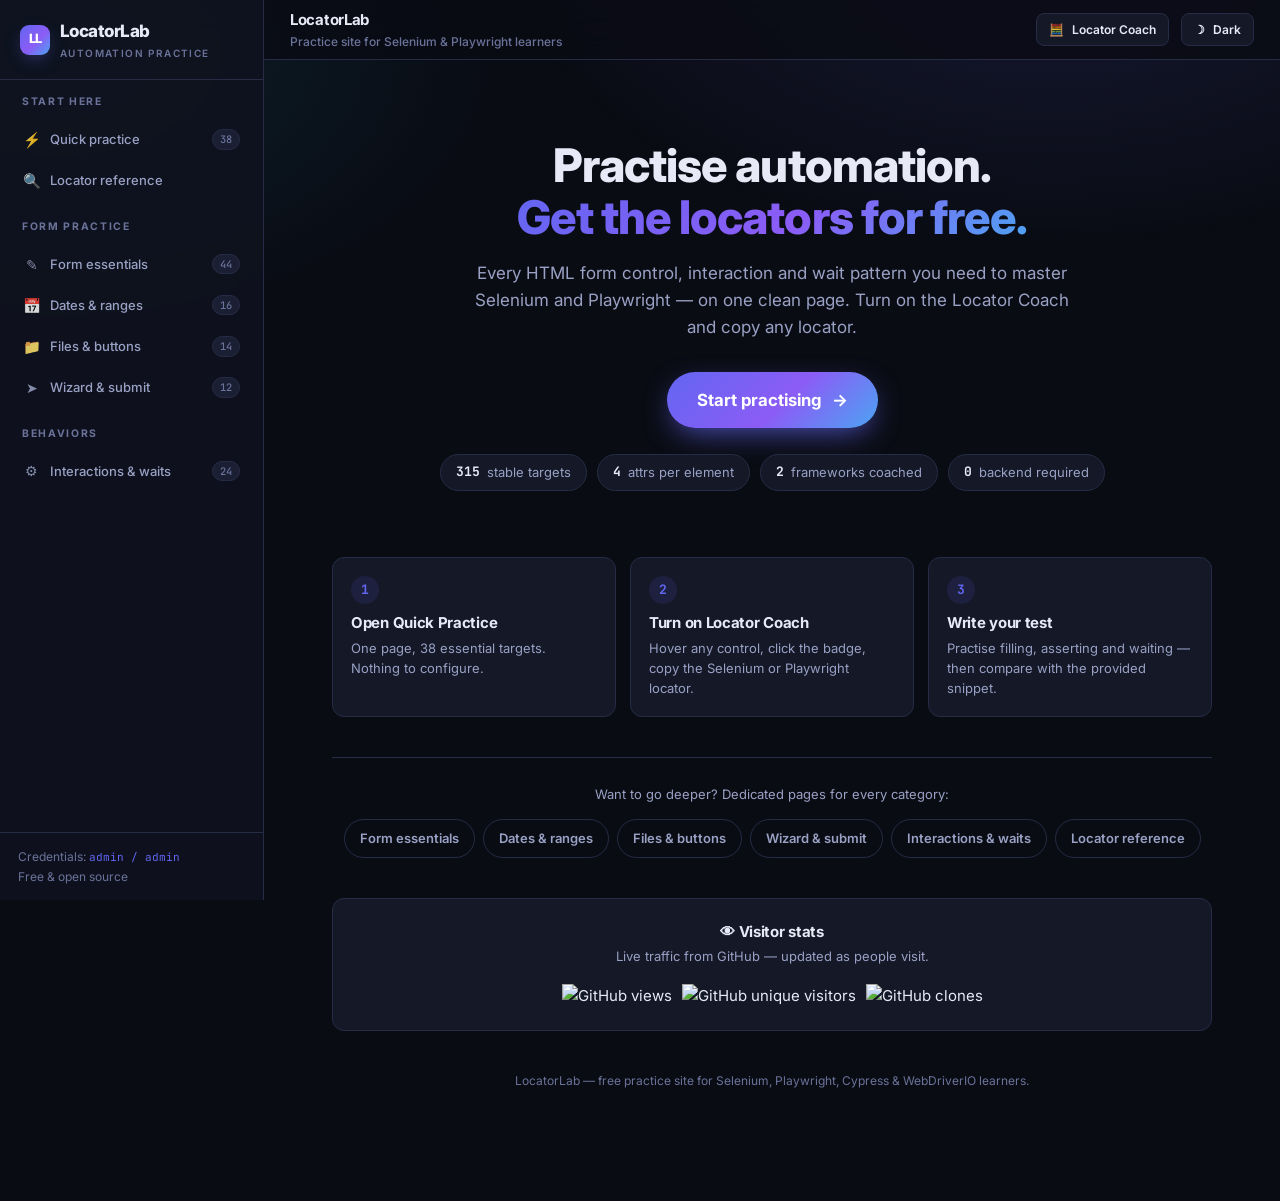
==== index.html @ 91c46402 "Initial commit: LocatorLab practice site" ====
<!DOCTYPE html>
<html lang="en" data-theme="dark">
<head>
<meta charset="UTF-8">
<meta name="viewport" content="width=device-width, initial-scale=1">
<title>LocatorLab — Practice site for Selenium &amp; Playwright automation</title>
<meta name="description" content="A free practice website for automation learners. Every HTML form control, plus a Locator Coach that shows you the exact Selenium and Playwright locators for each element.">
<link rel="preconnect" href="https://fonts.googleapis.com">
<link rel="preconnect" href="https://fonts.gstatic.com" crossorigin>
<link href="https://fonts.googleapis.com/css2?family=Inter:wght@400;500;600;700;800&family=JetBrains+Mono:wght@400;600;700&display=swap" rel="stylesheet">
<link rel="stylesheet" href="assets/css/lab.css">
<link rel="icon" href="data:image/svg+xml,%3Csvg xmlns='http://www.w3.org/2000/svg' viewBox='0 0 32 32'%3E%3Crect width='32' height='32' rx='8' fill='%236366f1'/%3E%3Ctext x='16' y='22' font-family='monospace' font-size='16' font-weight='700' fill='white' text-anchor='middle'%3ELL%3C/text%3E%3C/svg%3E">
<style>
  .home-wrap { max-width: 880px; margin: 0 auto; }
  .home-hero { text-align: center; padding: 46px 0 12px; }
  .home-hero h1 {
    font-size: clamp(2rem, 5vw, 2.9rem); font-weight: 800; letter-spacing: -0.02em;
    line-height: 1.12; margin: 0 0 16px;
  }
  .home-hero h1 .grad {
    background: var(--grad); -webkit-background-clip: text; background-clip: text; color: transparent;
  }
  .home-hero p { color: var(--text-muted); font-size: var(--fs-lg); max-width: 620px; margin: 0 auto; line-height: 1.6; }
  .start-btn {
    display: inline-flex; align-items: center; gap: 10px; margin-top: 30px;
    padding: 15px 30px; border-radius: var(--r-full); font-size: 1.05rem; font-weight: 700;
    background: var(--grad); color: #fff; text-decoration: none; border: none; cursor: pointer;
    box-shadow: 0 10px 30px -8px #6366f1cc; transition: transform .16s var(--ease), box-shadow .16s var(--ease);
  }
  .start-btn:hover { transform: translateY(-2px); box-shadow: 0 16px 40px -8px #6366f1e6; }
  .start-btn .arw { transition: transform .16s var(--ease); }
  .start-btn:hover .arw { transform: translateX(4px); }
  .home-stats {
    display: flex; justify-content: center; gap: 10px; flex-wrap: wrap; margin-top: 26px;
  }
  .home-stats .pillx {
    display: inline-flex; align-items: center; gap: 7px; padding: 7px 15px;
    border: 1px solid var(--border); border-radius: var(--r-full);
    font-size: var(--fs-sm); color: var(--text-muted); background: var(--surface);
  }
  .home-stats .pillx b { color: var(--text); font-family: var(--mono); }
  .how {
    margin-top: 54px; display: grid; grid-template-columns: repeat(auto-fit, minmax(200px, 1fr)); gap: 14px;
  }
  .how .step {
    background: var(--surface); border: 1px solid var(--border); border-radius: var(--r-md);
    padding: 18px; text-align: left;
  }
  .how .step .n {
    display: inline-flex; align-items: center; justify-content: center; width: 28px; height: 28px;
    border-radius: var(--r-full); background: var(--brand-soft); color: var(--brand);
    font-family: var(--mono); font-weight: 700; font-size: var(--fs-sm); margin-bottom: 10px;
  }
  .how .step h3 { font-size: var(--fs-md); font-weight: 700; margin: 0 0 5px; }
  .how .step p { font-size: var(--fs-sm); color: var(--text-muted); margin: 0; line-height: 1.55; }
  .go-deeper {
    margin-top: 40px; text-align: center; padding-top: 26px; border-top: 1px solid var(--border);
  }
  .go-deeper p { color: var(--text-muted); font-size: var(--fs-sm); margin: 0 0 14px; }
  .deeper-links { display: flex; justify-content: center; gap: 8px; flex-wrap: wrap; }
  .deeper-links a {
    padding: 8px 15px; border: 1px solid var(--border); border-radius: var(--r-full);
    color: var(--text-muted); text-decoration: none; font-size: var(--fs-sm); font-weight: 600;
    transition: all .16s var(--ease);
  }
  .deeper-links a:hover { color: var(--text); border-color: var(--brand); background: var(--brand-soft); }
  .visitor {
    margin-top: 40px; text-align: center; padding: 24px 20px;
    background: var(--surface); border: 1px solid var(--border); border-radius: var(--r-md);
  }
  .visitor h3 { font-size: var(--fs-md); font-weight: 700; margin: 0 0 4px; }
  .visitor .sub { color: var(--text-muted); font-size: var(--fs-sm); margin: 0 0 18px; }
  .visitor .badges { display: flex; justify-content: center; gap: 10px; flex-wrap: wrap; align-items: center; }
  .visitor .badges img { height: 22px; }
  .foot { text-align: center; color: var(--text-faint); font-size: var(--fs-xs); margin-top: 40px; padding-bottom: 20px; }
</style>
</head>
<body>
<div class="app">

  <div class="scrim" id="scrim"></div>

  <aside class="sidebar" id="sidebar">
    <a class="brand" href="index.html">
      <span class="brand-mark">LL</span>
      <span>LocatorLab<small class="brand-sub">Automation Practice</small></span>
    </a>
    <nav class="nav" aria-label="Main">
      <div class="nav-group">
        <div class="nav-title">Start here</div>
        <a href="pages/quick-practice.html"><span class="nav-ico">&#9889;</span>Quick practice<span class="nav-count">38</span></a>
        <a href="pages/locator-reference.html"><span class="nav-ico">&#128269;</span>Locator reference</a>
      </div>
      <div class="nav-group">
        <div class="nav-title">Form practice</div>
        <a href="pages/form-essentials.html"><span class="nav-ico">&#9998;</span>Form essentials<span class="nav-count">44</span></a>
        <a href="pages/dates-ranges.html"><span class="nav-ico">&#128197;</span>Dates &amp; ranges<span class="nav-count">16</span></a>
        <a href="pages/files-buttons.html"><span class="nav-ico">&#128193;</span>Files &amp; buttons<span class="nav-count">14</span></a>
        <a href="pages/wizard-submit.html"><span class="nav-ico">&#10148;</span>Wizard &amp; submit<span class="nav-count">12</span></a>
      </div>
      <div class="nav-group">
        <div class="nav-title">Behaviors</div>
        <a href="pages/behaviors.html"><span class="nav-ico">&#9881;</span>Interactions &amp; waits<span class="nav-count">24</span></a>
      </div>
    </nav>
    <div class="sidebar-foot">
      Credentials: <code>admin / admin</code><br>
      Free &amp; open source
    </div>
  </aside>

  <div class="main">
    <header class="topbar">
      <button class="burger" id="burger" aria-label="Open navigation" aria-expanded="false" aria-controls="sidebar">&#9776;</button>
      <div class="topbar-title">LocatorLab<small>Practice site for Selenium &amp; Playwright learners</small></div>
      <div class="topbar-spacer"></div>
      <button class="btn btn-sm" data-coach-toggle aria-pressed="false">
        <span aria-hidden="true">&#129518;</span><span data-coach-label>Locator Coach</span>
      </button>
      <button class="btn btn-sm" data-theme-toggle aria-pressed="false" aria-label="Toggle color theme">
        <span data-theme-icon aria-hidden="true">&#9789;</span><span data-theme-label>Dark</span>
      </button>
    </header>

    <main class="content">
      <div class="home-wrap">

        <section class="home-hero">
          <h1>Practise automation.<br><span class="grad">Get the locators for free.</span></h1>
          <p>Every HTML form control, interaction and wait pattern you need to master Selenium
          and Playwright — on one clean page. Turn on the Locator Coach and copy any locator.</p>

          <a class="start-btn" href="pages/quick-practice.html">
            Start practising <span class="arw">&#8594;</span>
          </a>

          <div class="home-stats">
            <span class="pillx"><b>315</b> stable targets</span>
            <span class="pillx"><b>4</b> attrs per element</span>
            <span class="pillx"><b>2</b> frameworks coached</span>
            <span class="pillx"><b>0</b> backend required</span>
          </div>
        </section>

        <section class="how" aria-label="How it works">
          <div class="step">
            <div class="n">1</div>
            <h3>Open Quick Practice</h3>
            <p>One page, 38 essential targets. Nothing to configure.</p>
          </div>
          <div class="step">
            <div class="n">2</div>
            <h3>Turn on Locator Coach</h3>
            <p>Hover any control, click the badge, copy the Selenium or Playwright locator.</p>
          </div>
          <div class="step">
            <div class="n">3</div>
            <h3>Write your test</h3>
            <p>Practise filling, asserting and waiting — then compare with the provided snippet.</p>
          </div>
        </section>

        <section class="go-deeper">
          <p>Want to go deeper? Dedicated pages for every category:</p>
          <div class="deeper-links">
            <a href="pages/form-essentials.html">Form essentials</a>
            <a href="pages/dates-ranges.html">Dates &amp; ranges</a>
            <a href="pages/files-buttons.html">Files &amp; buttons</a>
            <a href="pages/wizard-submit.html">Wizard &amp; submit</a>
            <a href="pages/behaviors.html">Interactions &amp; waits</a>
            <a href="pages/locator-reference.html">Locator reference</a>
          </div>
        </section>

        <section class="visitor" aria-label="Site visitors">
          <h3>&#128065; Visitor stats</h3>
          <p class="sub">Live traffic from GitHub &mdash; updated as people visit.</p>
          <div class="badges">
            <img src="https://img.shields.io/github/traffic/views/sudheertools/webautomationpractice?style=for-the-badge&amp;label=views&amp;color=6366f1" alt="GitHub views">
            <img src="https://img.shields.io/github/traffic/views/sudheertools/webautomationpractice?style=for-the-badge&amp;label=unique%20visitors&amp;color=8b5cf6&amp;query=.unique" alt="GitHub unique visitors">
            <img src="https://img.shields.io/github/traffic/clones/sudheertools/webautomationpractice?style=for-the-badge&amp;color=22d3ee" alt="GitHub clones">
          </div>
        </section>

        <p class="foot">LocatorLab — free practice site for Selenium, Playwright, Cypress &amp; WebDriverIO learners.</p>

      </div>
    </main>
  </div>
</div>

<script src="assets/js/main.js"></script>
<script src="assets/js/locator-coach.js"></script>
</body>
</html>
---- assets/css/lab.css ----
/* ============================================================
   LocatorLab — Design System
   Static, build-free. Tokens -> base -> components -> utilities
   ============================================================ */

/* ---------- 1. Tokens ---------- */
:root {
  /* palette (dark default) */
  --bg: #0a0c14;
  --bg-elev: #10131f;
  --surface: #141827;
  --surface-2: #1a1f33;
  --border: #262c45;
  --border-strong: #39406048;

  --text: #e7eaf6;
  --text-muted: #99a1c4;
  --text-faint: #6b739a;

  --brand: #6366f1;
  --brand-2: #8b5cf6;
  --brand-3: #22d3ee;
  --brand-soft: #6366f11f;

  --ok: #34d399;
  --ok-soft: #34d3991f;
  --warn: #fbbf24;
  --warn-soft: #fbbf241f;
  --err: #f87171;
  --err-soft: #f871711f;
  --info: #60a5fa;
  --info-soft: #60a5fa1f;

  --grad: linear-gradient(135deg, #6366f1 0%, #8b5cf6 55%, #22d3ee 130%);

  /* type */
  --font: "Inter", -apple-system, BlinkMacSystemFont, "Segoe UI", Roboto, Helvetica, Arial, sans-serif;
  --mono: "JetBrains Mono", "SFMono-Regular", ui-monospace, Menlo, Consolas, monospace;

  --fs-xs: 0.75rem;
  --fs-sm: 0.8125rem;
  --fs-md: 0.9375rem;
  --fs-lg: 1.0625rem;
  --fs-xl: 1.375rem;
  --fs-2xl: 1.875rem;
  --fs-3xl: clamp(1.9rem, 4vw, 2.75rem);

  /* space / shape */
  --sp-1: 4px;
  --sp-2: 8px;
  --sp-3: 12px;
  --sp-4: 16px;
  --sp-5: 24px;
  --sp-6: 32px;
  --sp-7: 48px;

  --r-sm: 8px;
  --r-md: 12px;
  --r-lg: 16px;
  --r-xl: 22px;
  --r-full: 999px;

  --sidebar-w: 264px;
  --topbar-h: 60px;

  --shadow-sm: 0 1px 2px #0000004d;
  --shadow-md: 0 8px 24px -8px #00000073;
  --shadow-lg: 0 24px 60px -20px #00000099;
  --ring: 0 0 0 3px #6366f159;

  --ease: cubic-bezier(0.4, 0, 0.2, 1);
}

[data-theme="light"] {
  --bg: #f6f7fb;
  --bg-elev: #ffffff;
  --surface: #ffffff;
  --surface-2: #f0f2f9;
  --border: #e2e5f0;
  --border-strong: #cfd4e6;

  --text: #14172a;
  --text-muted: #565e80;
  --text-faint: #868ea9;

  --brand: #4f46e5;
  --brand-2: #7c3aed;
  --brand-3: #0891b2;
  --brand-soft: #4f46e514;

  --ok: #059669;
  --ok-soft: #05966914;
  --warn: #b45309;
  --warn-soft: #b4530914;
  --err: #dc2626;
  --err-soft: #dc262614;
  --info: #2563eb;
  --info-soft: #2563eb14;

  --shadow-sm: 0 1px 2px #1b20400f;
  --shadow-md: 0 8px 24px -10px #1b204026;
  --shadow-lg: 0 24px 60px -24px #1b20403d;
}

/* ---------- 2. Reset / base ---------- */
*,
*::before,
*::after { box-sizing: border-box; }

* { margin: 0; }

html { -webkit-text-size-adjust: 100%; scroll-behavior: smooth; }

body {
  font-family: var(--font);
  font-size: var(--fs-md);
  line-height: 1.6;
  color: var(--text);
  background: var(--bg);
  -webkit-font-smoothing: antialiased;
  transition: background 0.25s var(--ease), color 0.25s var(--ease);
}

body::before {
  content: "";
  position: fixed;
  inset: 0;
  z-index: -1;
  background:
    radial-gradient(900px 520px at 82% -8%, #6366f126, transparent 62%),
    radial-gradient(760px 460px at 4% 6%, #22d3ee1a, transparent 60%);
  pointer-events: none;
}

img, svg, video { display: block; max-width: 100%; }

a { color: var(--brand); text-decoration: none; }
a:hover { text-decoration: underline; }

code, kbd, pre, samp { font-family: var(--mono); font-size: 0.92em; }

button, input, select, textarea { font: inherit; color: inherit; }

h1, h2, h3, h4 { line-height: 1.25; font-weight: 700; letter-spacing: -0.02em; }
h1 { font-size: var(--fs-3xl); }
h2 { font-size: var(--fs-2xl); }
h3 { font-size: var(--fs-xl); }
h4 { font-size: var(--fs-lg); }

:focus-visible { outline: 2px solid var(--brand); outline-offset: 2px; border-radius: 4px; }

::selection { background: #6366f159; }

/* ---------- 3. App shell ---------- */
.app { display: flex; min-height: 100vh; }

.sidebar {
  position: fixed;
  inset: 0 auto 0 0;
  width: var(--sidebar-w);
  background: color-mix(in srgb, var(--bg-elev) 92%, transparent);
  backdrop-filter: blur(14px);
  border-right: 1px solid var(--border);
  display: flex;
  flex-direction: column;
  z-index: 60;
  transition: transform 0.28s var(--ease);
}

.brand {
  display: flex;
  align-items: center;
  gap: 10px;
  padding: 18px 20px;
  border-bottom: 1px solid var(--border);
  font-weight: 800;
  font-size: 1.0625rem;
  letter-spacing: -0.03em;
  color: var(--text);
}
.brand:hover { text-decoration: none; }

.brand-mark {
  width: 30px;
  height: 30px;
  border-radius: 9px;
  background: var(--grad);
  display: grid;
  place-items: center;
  color: #fff;
  font-size: 0.8rem;
  font-weight: 800;
  box-shadow: 0 6px 18px -6px #6366f199;
  flex: none;
}

.brand-sub {
  display: block;
  font-size: 0.625rem;
  font-weight: 600;
  letter-spacing: 0.14em;
  text-transform: uppercase;
  color: var(--text-faint);
}

.nav {
  flex: 1;
  overflow-y: auto;
  padding: 14px 12px 20px;
  scrollbar-width: thin;
}

.nav-group { margin-bottom: 18px; }

.nav-title {
  font-size: 0.65rem;
  font-weight: 700;
  letter-spacing: 0.16em;
  text-transform: uppercase;
  color: var(--text-faint);
  padding: 0 10px 8px;
}

.nav a {
  display: flex;
  align-items: center;
  gap: 10px;
  padding: 9px 11px;
  border-radius: var(--r-sm);
  color: var(--text-muted);
  font-size: var(--fs-sm);
  font-weight: 500;
  transition: 0.16s var(--ease);
}
.nav a:hover { background: var(--surface-2); color: var(--text); text-decoration: none; }
.nav a.active {
  background: var(--brand-soft);
  color: var(--brand);
  font-weight: 650;
  box-shadow: inset 2px 0 0 var(--brand);
}
[data-theme="light"] .nav a.active { color: var(--brand); }

.nav-ico {
  width: 17px;
  text-align: center;
  font-size: 0.9rem;
  opacity: 0.85;
  flex: none;
}

.nav-count {
  margin-left: auto;
  font-family: var(--mono);
  font-size: 0.65rem;
  color: var(--text-faint);
  background: var(--surface-2);
  border: 1px solid var(--border);
  border-radius: var(--r-full);
  padding: 1px 7px;
}

.sidebar-foot {
  padding: 14px 18px;
  border-top: 1px solid var(--border);
  font-size: var(--fs-xs);
  color: var(--text-faint);
}
.sidebar-foot code { color: var(--brand); }

/* main */
.main {
  flex: 1;
  min-width: 0;
  margin-left: var(--sidebar-w);
}

.topbar {
  position: sticky;
  top: 0;
  z-index: 50;
  height: var(--topbar-h);
  display: flex;
  align-items: center;
  gap: 12px;
  padding: 0 26px;
  background: color-mix(in srgb, var(--bg) 82%, transparent);
  backdrop-filter: blur(14px);
  border-bottom: 1px solid var(--border);
}

.topbar-title {
  font-weight: 700;
  font-size: var(--fs-md);
  letter-spacing: -0.02em;
  white-space: nowrap;
  overflow: hidden;
  text-overflow: ellipsis;
}

.topbar-title small {
  display: block;
  font-size: var(--fs-xs);
  font-weight: 500;
  color: var(--text-faint);
  letter-spacing: 0;
}

.topbar-spacer { flex: 1; }

.burger {
  display: none;
  background: var(--surface);
  border: 1px solid var(--border);
  border-radius: var(--r-sm);
  width: 36px;
  height: 36px;
  cursor: pointer;
  font-size: 1.05rem;
}

.content {
  padding: 34px 26px 90px;
  max-width: 1240px;
  margin: 0 auto;
}

.page-head { margin-bottom: 30px; }
.page-head p { color: var(--text-muted); max-width: 72ch; margin-top: 10px; }

.eyebrow {
  display: inline-flex;
  align-items: center;
  gap: 7px;
  font-size: var(--fs-xs);
  font-weight: 700;
  letter-spacing: 0.12em;
  text-transform: uppercase;
  color: var(--brand);
  background: var(--brand-soft);
  border: 1px solid #6366f140;
  border-radius: var(--r-full);
  padding: 4px 12px;
  margin-bottom: 14px;
}

/* ---------- 4. Buttons ---------- */
.btn {
  display: inline-flex;
  align-items: center;
  justify-content: center;
  gap: 8px;
  padding: 9px 17px;
  border-radius: var(--r-sm);
  border: 1px solid var(--border);
  background: var(--surface);
  color: var(--text);
  font-size: var(--fs-sm);
  font-weight: 600;
  cursor: pointer;
  transition: 0.16s var(--ease);
  white-space: nowrap;
  user-select: none;
}
.btn:hover { background: var(--surface-2); border-color: var(--border-strong); }
.btn:active { transform: translateY(1px); }
.btn:disabled { opacity: 0.45; cursor: not-allowed; transform: none; }

.btn-primary {
  background: var(--grad);
  border-color: transparent;
  color: #fff;
  box-shadow: 0 8px 22px -12px #6366f1cc;
}
.btn-primary:hover { filter: brightness(1.1); background: var(--grad); border-color: transparent; }

.btn-ghost { background: transparent; border-color: transparent; color: var(--text-muted); }
.btn-ghost:hover { background: var(--surface-2); color: var(--text); }

.btn-danger { background: var(--err-soft); border-color: #f8717159; color: var(--err); }
.btn-danger:hover { background: #f871712e; }

.btn-sm { padding: 6px 12px; font-size: var(--fs-xs); }
.btn-lg { padding: 13px 26px; font-size: var(--fs-md); border-radius: var(--r-md); }
.btn-icon { padding: 9px; width: 38px; }
.btn-block { width: 100%; }
.btn[aria-pressed="true"] {
  background: var(--brand-soft);
  border-color: #6366f173;
  color: var(--brand);
}

.btn-loading { position: relative; color: transparent !important; pointer-events: none; }
.btn-loading::after {
  content: "";
  position: absolute;
  width: 15px;
  height: 15px;
  border: 2px solid #ffffff59;
  border-top-color: #fff;
  border-radius: 50%;
  animation: spin 0.7s linear infinite;
}
@keyframes spin { to { transform: rotate(360deg); } }

/* ---------- 5. Cards & layout ---------- */
.card {
  background: var(--surface);
  border: 1px solid var(--border);
  border-radius: var(--r-lg);
  padding: var(--sp-5);
  box-shadow: var(--shadow-sm);
  margin-bottom: var(--sp-5);
  transition: border-color 0.2s var(--ease);
}
.card:hover { border-color: var(--border-strong); }

.card-head {
  display: flex;
  align-items: flex-start;
  gap: 14px;
  flex-wrap: wrap;
  margin-bottom: var(--sp-4);
  padding-bottom: var(--sp-4);
  border-bottom: 1px dashed var(--border);
}

.card-head h3 { font-size: var(--fs-lg); }
.card-head p { color: var(--text-muted); font-size: var(--fs-sm); margin-top: 4px; max-width: 70ch; }
.card-head .grow { flex: 1; min-width: 220px; }

.grid { display: grid; gap: var(--sp-5); }
.grid-2 { grid-template-columns: repeat(auto-fit, minmax(300px, 1fr)); }
.grid-3 { grid-template-columns: repeat(auto-fit, minmax(250px, 1fr)); }
.grid-4 { grid-template-columns: repeat(auto-fit, minmax(210px, 1fr)); }

.stack { display: flex; flex-direction: column; gap: var(--sp-4); }
.row { display: flex; flex-wrap: wrap; gap: var(--sp-3); align-items: center; }

.section-title {
  display: flex;
  align-items: center;
  gap: 12px;
  margin: 40px 0 18px;
  scroll-margin-top: 80px;
}
.section-title:first-of-type { margin-top: 0; }
.section-title h2 { font-size: var(--fs-xl); }
.section-title::after {
  content: "";
  flex: 1;
  height: 1px;
  background: linear-gradient(90deg, var(--border), transparent);
}
.section-num {
  font-family: var(--mono);
  font-size: var(--fs-xs);
  color: var(--brand);
  background: var(--brand-soft);
  border: 1px solid #6366f140;
  border-radius: var(--r-sm);
  padding: 3px 9px;
  font-weight: 700;
}

/* ---------- 6. Forms ---------- */
.field { display: flex; flex-direction: column; gap: 7px; }

label,
.field-label {
  font-size: var(--fs-sm);
  font-weight: 600;
  color: var(--text);
}
label .req,
.req {
  color: var(--err);
  font-weight: 700;
  margin-left: 3px;
}
.optional {
  color: var(--text-faint);
  font-weight: 500;
  font-size: var(--fs-xs);
  margin-left: 4px;
}

.hint {
  font-size: var(--fs-xs);
  color: var(--text-faint);
  line-height: 1.5;
}
.error-msg {
  font-size: var(--fs-xs);
  color: var(--err);
  display: none;
}
.field.invalid .error-msg { display: block; }

input[type="text"],
input[type="password"],
input[type="email"],
input[type="tel"],
input[type="url"],
input[type="number"],
input[type="search"],
input[type="date"],
input[type="time"],
input[type="datetime-local"],
input[type="month"],
input[type="week"],
input[type="color"],
textarea,
select,
.combo-input {
  width: 100%;
  padding: 10px 13px;
  background: var(--bg-elev);
  border: 1px solid var(--border);
  border-radius: var(--r-sm);
  color: var(--text);
  font-size: var(--fs-sm);
  transition: border-color 0.16s var(--ease), box-shadow 0.16s var(--ease), background 0.16s var(--ease);
}

input:hover:not(:disabled),
textarea:hover:not(:disabled),
select:hover:not(:disabled) { border-color: var(--border-strong); }

input:focus,
textarea:focus,
select:focus,
.combo-input:focus {
  outline: none;
  border-color: var(--brand);
  box-shadow: var(--ring);
  background: var(--surface);
}

input::placeholder,
textarea::placeholder { color: var(--text-faint); }

input:disabled,
textarea:disabled,
select:disabled,
[aria-disabled="true"] {
  opacity: 0.5;
  cursor: not-allowed;
  background: var(--surface-2);
}

input[readonly] {
  background: var(--surface-2);
  color: var(--text-muted);
  cursor: default;
}

input:invalid:not(:placeholder-shown),
.field.invalid input,
.field.invalid textarea,
.field.invalid select { border-color: var(--err); }

.field.valid input,
.field.valid textarea { border-color: var(--ok); }

textarea { resize: vertical; min-height: 96px; line-height: 1.6; }

select {
  appearance: none;
  background-image: url("data:image/svg+xml,%3Csvg xmlns='http://www.w3.org/2000/svg' width='12' height='8' viewBox='0 0 12 8'%3E%3Cpath fill='%2399a1c4' d='M1 1l5 5 5-5'/%3E%3C/svg%3E");
  background-repeat: no-repeat;
  background-position: right 13px center;
  padding-right: 34px;
  cursor: pointer;
}
select[multiple] {
  background-image: none;
  padding-right: 13px;
  min-height: 132px;
}

input[type="range"] {
  -webkit-appearance: none;
  appearance: none;
  width: 100%;
  height: 6px;
  border-radius: var(--r-full);
  background: var(--surface-2);
  border: 1px solid var(--border);
  padding: 0;
  cursor: pointer;
}
input[type="range"]::-webkit-slider-thumb {
  -webkit-appearance: none;
  width: 18px;
  height: 18px;
  border-radius: 50%;
  background: var(--grad);
  border: 2px solid var(--bg-elev);
  box-shadow: 0 2px 8px #6366f180;
  cursor: grab;
}
input[type="range"]::-moz-range-thumb {
  width: 16px;
  height: 16px;
  border-radius: 50%;
  background: var(--brand);
  border: 2px solid var(--bg-elev);
  cursor: grab;
}
input[type="color"] {
  padding: 3px;
  height: 42px;
  cursor: pointer;
}
input[type="range"]:focus { box-shadow: none; border-color: transparent; }

.input-wrap { position: relative; display: flex; align-items: center; }
.input-wrap .trail {
  position: absolute;
  right: 8px;
  display: flex;
  gap: 5px;
  align-items: center;
}
.input-wrap.has-trail input { padding-right: 44px; }

.icon-btn {
  background: transparent;
  border: none;
  color: var(--text-faint);
  cursor: pointer;
  padding: 5px;
  border-radius: 6px;
  font-size: 0.95rem;
  line-height: 1;
}
.icon-btn:hover { background: var(--surface-2); color: var(--text); }

.char-count {
  font-family: var(--mono);
  font-size: var(--fs-xs);
  color: var(--text-faint);
  text-align: right;
}
.char-count.over { color: var(--err); }

/* checkbox / radio */
.check {
  display: inline-flex;
  align-items: center;
  gap: 9px;
  cursor: pointer;
  font-size: var(--fs-sm);
  font-weight: 500;
  padding: 7px 11px;
  border: 1px solid transparent;
  border-radius: var(--r-sm);
  transition: 0.15s var(--ease);
}
.check:hover { background: var(--surface-2); }

input[type="checkbox"],
input[type="radio"] {
  width: 17px;
  height: 17px;
  accent-color: var(--brand);
  cursor: pointer;
  flex: none;
  margin: 0;
}
input[type="checkbox"]:disabled,
input[type="radio"]:disabled { cursor: not-allowed; }

.check-card {
  display: flex;
  gap: 11px;
  padding: 13px 15px;
  background: var(--bg-elev);
  border: 1px solid var(--border);
  border-radius: var(--r-md);
  cursor: pointer;
  transition: 0.16s var(--ease);
  align-items: flex-start;
}
.check-card:hover { border-color: var(--brand); background: var(--surface-2); }
.check-card:has(input:checked) {
  border-color: var(--brand);
  background: var(--brand-soft);
  box-shadow: inset 0 0 0 1px var(--brand);
}
.check-card input { margin-top: 3px; }
.check-card strong { display: block; font-size: var(--fs-sm); }
.check-card span { font-size: var(--fs-xs); color: var(--text-muted); font-weight: 400; }

fieldset {
  border: 1px solid var(--border);
  border-radius: var(--r-md);
  padding: 16px 18px;
  margin: 0;
  background: var(--bg-elev);
}
legend {
  font-size: var(--fs-xs);
  font-weight: 700;
  letter-spacing: 0.1em;
  text-transform: uppercase;
  color: var(--text-faint);
  padding: 0 7px;
}

.inline-group { display: flex; flex-wrap: wrap; gap: 6px; }
.grid-2f { display: grid; grid-template-columns: repeat(auto-fit, minmax(215px, 1fr)); gap: var(--sp-4); }

/* chips / tags */
.chips { display: flex; flex-wrap: wrap; gap: 8px; align-items: center; }

.chip {
  display: inline-flex;
  align-items: center;
  gap: 7px;
  background: var(--brand-soft);
  border: 1px solid #6366f159;
  color: var(--brand);
  border-radius: var(--r-full);
  padding: 4px 7px 4px 12px;
  font-size: var(--fs-xs);
  font-weight: 650;
}
[data-theme="light"] .chip { color: var(--brand); }
.chip button {
  background: #6366f133;
  border: none;
  color: inherit;
  width: 17px;
  height: 17px;
  border-radius: 50%;
  cursor: pointer;
  font-size: 0.7rem;
  line-height: 1;
  display: grid;
  place-items: center;
}
.chip button:hover { background: var(--err); color: #fff; }

.tag-input-wrap {
  display: flex;
  flex-wrap: wrap;
  gap: 7px;
  align-items: center;
  padding: 7px 10px;
  background: var(--bg-elev);
  border: 1px solid var(--border);
  border-radius: var(--r-sm);
  min-height: 44px;
}
.tag-input-wrap:focus-within { border-color: var(--brand); box-shadow: var(--ring); }
.tag-input-wrap input {
  border: none;
  background: transparent;
  padding: 3px;
  flex: 1;
  min-width: 130px;
  box-shadow: none !important;
}

/* combobox / custom dropdown */
.combo { position: relative; }
.combo-input { padding-right: 36px; cursor: text; }
.combo-caret {
  position: absolute;
  right: 13px;
  top: 50%;
  transform: translateY(-50%);
  pointer-events: none;
  color: var(--text-faint);
  font-size: 0.7rem;
}
.combo-list {
  position: absolute;
  z-index: 30;
  top: calc(100% + 6px);
  left: 0;
  right: 0;
  max-height: 250px;
  overflow-y: auto;
  background: var(--surface);
  border: 1px solid var(--border-strong);
  border-radius: var(--r-md);
  box-shadow: var(--shadow-lg);
  padding: 6px;
  display: none;
}
.combo.open .combo-list { display: block; }
.combo-opt {
  padding: 9px 12px;
  border-radius: var(--r-sm);
  font-size: var(--fs-sm);
  cursor: pointer;
  display: flex;
  justify-content: space-between;
  gap: 10px;
}
.combo-opt:hover,
.combo-opt.active { background: var(--brand-soft); color: var(--brand); }
.combo-opt[aria-selected="true"] { font-weight: 700; }
.combo-opt mark { background: #fbbf2440; color: inherit; border-radius: 3px; padding: 0 2px; }
.combo-empty { padding: 12px; font-size: var(--fs-sm); color: var(--text-faint); text-align: center; }

/* star rating */
.stars { display: inline-flex; gap: 4px; direction: rtl; }
.stars input { position: absolute; opacity: 0; width: 0; height: 0; }
.stars label {
  font-size: 1.6rem;
  line-height: 1;
  color: var(--text-faint);
  cursor: pointer;
  transition: 0.14s var(--ease);
}
.stars label:hover,
.stars label:hover ~ label,
.stars input:checked ~ label { color: var(--warn); transform: scale(1.08); }
.stars input:focus-visible + label { outline: 2px solid var(--brand); outline-offset: 2px; }

/* ---------- 7. Feedback ---------- */
.toast-host {
  position: fixed;
  right: 20px;
  bottom: 20px;
  z-index: 400;
  display: flex;
  flex-direction: column;
  gap: 10px;
  max-width: min(380px, calc(100vw - 40px));
}
.toast {
  display: flex;
  align-items: flex-start;
  gap: 11px;
  background: var(--surface);
  border: 1px solid var(--border-strong);
  border-left: 3px solid var(--info);
  border-radius: var(--r-md);
  padding: 13px 15px;
  box-shadow: var(--shadow-lg);
  font-size: var(--fs-sm);
  animation: toast-in 0.3s var(--ease);
}
.toast.out { animation: toast-out 0.25s var(--ease) forwards; }
.toast.success { border-left-color: var(--ok); }
.toast.error { border-left-color: var(--err); }
.toast.warning { border-left-color: var(--warn); }
.toast strong { display: block; font-size: var(--fs-sm); margin-bottom: 2px; }
.toast p { color: var(--text-muted); font-size: var(--fs-xs); line-height: 1.5; }
.toast .t-close {
  margin-left: auto;
  background: none;
  border: none;
  color: var(--text-faint);
  cursor: pointer;
  font-size: 1rem;
  line-height: 1;
  padding: 2px;
}
@keyframes toast-in { from { opacity: 0; transform: translateX(30px); } }
@keyframes toast-out { to { opacity: 0; transform: translateX(30px); } }

.alert {
  display: flex;
  gap: 12px;
  padding: 14px 16px;
  border-radius: var(--r-md);
  border: 1px solid;
  font-size: var(--fs-sm);
  align-items: flex-start;
}
.alert strong { display: block; margin-bottom: 3px; }
.alert-success { background: var(--ok-soft); border-color: #34d39959; color: var(--ok); }
.alert-error { background: var(--err-soft); border-color: #f8717159; color: var(--err); }
.alert-warning { background: var(--warn-soft); border-color: #fbbf2459; color: var(--warn); }
.alert-info { background: var(--info-soft); border-color: #60a5fa59; color: var(--info); }
.alert p { color: var(--text-muted); }

.banner {
  position: fixed;
  left: 50%;
  bottom: 20px;
  transform: translateX(-50%);
  z-index: 300;
  display: flex;
  align-items: center;
  gap: 16px;
  flex-wrap: wrap;
  background: var(--surface);
  border: 1px solid var(--border-strong);
  border-radius: var(--r-lg);
  padding: 15px 20px;
  box-shadow: var(--shadow-lg);
  font-size: var(--fs-sm);
  max-width: min(660px, calc(100vw - 32px));
}
.banner p { color: var(--text-muted); font-size: var(--fs-xs); }

/* ---------- 8. Code / badges / tags ---------- */
.badge {
  display: inline-flex;
  align-items: center;
  gap: 5px;
  font-size: 0.65rem;
  font-weight: 700;
  letter-spacing: 0.07em;
  text-transform: uppercase;
  padding: 3px 9px;
  border-radius: var(--r-full);
  border: 1px solid;
  white-space: nowrap;
}
.badge-req { color: var(--brand); background: var(--brand-soft); border-color: #6366f159; }
.badge-adv { color: var(--warn); background: var(--warn-soft); border-color: #fbbf2459; }
.badge-int { color: var(--info); background: var(--info-soft); border-color: #60a5fa59; }
.badge-sec { color: var(--ok); background: var(--ok-soft); border-color: #34d39959; }
.badge-sec-alt { color: var(--brand-3); background: #22d3ee1f; border-color: #22d3ee59; }

pre.code {
  background: #070911;
  border: 1px solid var(--border);
  border-radius: var(--r-md);
  padding: 14px 16px;
  overflow-x: auto;
  font-size: var(--fs-xs);
  line-height: 1.65;
  color: #cbd5f5;
  tab-size: 2;
}
[data-theme="light"] pre.code { background: #111427; }
pre.code .c { color: #6b739a; }
pre.code .s { color: #86efac; }
pre.code .k { color: #c4b5fd; }

.inline-code {
  background: var(--surface-2);
  border: 1px solid var(--border);
  border-radius: 5px;
  padding: 1px 6px;
  font-family: var(--mono);
  font-size: 0.86em;
  color: var(--brand);
  word-break: break-all;
}

.copy-btn {
  background: var(--surface-2);
  border: 1px solid var(--border);
  color: var(--text-muted);
  border-radius: 6px;
  font-size: 0.68rem;
  font-weight: 700;
  padding: 3px 9px;
  cursor: pointer;
  font-family: var(--font);
  letter-spacing: 0.05em;
  text-transform: uppercase;
}
.copy-btn:hover { border-color: var(--brand); color: var(--brand); }
.copy-btn.done { border-color: var(--ok); color: var(--ok); }

.kv {
  display: grid;
  grid-template-columns: 130px 1fr;
  gap: 7px 14px;
  font-size: var(--fs-sm);
}
.kv dt { color: var(--text-faint); font-weight: 600; }
.kv dd { margin: 0; font-family: var(--mono); font-size: var(--fs-xs); word-break: break-all; }

/* practice task card */
.task {
  background: linear-gradient(135deg, #6366f10f, #22d3ee0d);
  border: 1px dashed #6366f173;
  border-radius: var(--r-md);
  padding: 15px 17px;
  font-size: var(--fs-sm);
  margin-top: var(--sp-4);
}
.task-head {
  display: flex;
  align-items: center;
  gap: 9px;
  font-weight: 700;
  font-size: var(--fs-xs);
  letter-spacing: 0.1em;
  text-transform: uppercase;
  color: var(--brand);
  margin-bottom: 8px;
}
.task ol { margin: 0; padding-left: 20px; color: var(--text-muted); }
.task li { margin: 4px 0; }
.task li code { color: var(--brand); }
.task details { margin-top: 10px; }
.task summary {
  cursor: pointer;
  font-size: var(--fs-xs);
  font-weight: 700;
  color: var(--brand);
  list-style: none;
}
.task summary::-webkit-details-marker { display: none; }
.task summary::before { content: "▸ "; }
.task details[open] summary::before { content: "▾ "; }
.task details pre { margin-top: 9px; }

/* tables */
.table-wrap {
  overflow-x: auto;
  border: 1px solid var(--border);
  border-radius: var(--r-md);
  background: var(--bg-elev);
}
table.data {
  width: 100%;
  border-collapse: collapse;
  font-size: var(--fs-sm);
  min-width: 560px;
}
table.data th,
table.data td {
  padding: 11px 15px;
  text-align: left;
  border-bottom: 1px solid var(--border);
}
table.data thead th {
  background: var(--surface-2);
  font-size: var(--fs-xs);
  text-transform: uppercase;
  letter-spacing: 0.08em;
  color: var(--text-faint);
  font-weight: 700;
  position: sticky;
  top: 0;
  z-index: 2;
  white-space: nowrap;
}
table.data tbody tr:hover { background: var(--surface-2); }
table.data tbody tr:last-child td { border-bottom: none; }
table.data th.sortable { cursor: pointer; user-select: none; }
table.data th.sortable:hover { color: var(--brand); }
table.data th .arrow { opacity: 0.4; margin-left: 5px; }
table.data th[aria-sort] .arrow { opacity: 1; color: var(--brand); }
.table-foot {
  display: flex;
  align-items: center;
  justify-content: space-between;
  gap: 12px;
  flex-wrap: wrap;
  padding: 12px 15px;
  font-size: var(--fs-xs);
  color: var(--text-faint);
  border-top: 1px solid var(--border);
}
.pager { display: flex; gap: 6px; align-items: center; }
.pager button {
  min-width: 30px;
  height: 30px;
  border-radius: 7px;
  border: 1px solid var(--border);
  background: var(--surface);
  color: var(--text-muted);
  cursor: pointer;
  font-size: var(--fs-xs);
  font-weight: 600;
}
.pager button:hover:not(:disabled) { border-color: var(--brand); color: var(--brand); }
.pager button[aria-current="true"] { background: var(--brand); border-color: var(--brand); color: #fff; }
.pager button:disabled { opacity: 0.4; cursor: not-allowed; }

.status-dot {
  display: inline-flex;
  align-items: center;
  gap: 6px;
  font-size: var(--fs-xs);
  font-weight: 650;
}
.status-dot::before {
  content: "";
  width: 7px;
  height: 7px;
  border-radius: 50%;
  background: currentColor;
}
.st-active { color: var(--ok); }
.st-inactive { color: var(--text-faint); }
.st-pending { color: var(--warn); }

/* ---------- 9. Overlays: modal, tabs, accordion, tooltip ---------- */
.modal-backdrop {
  position: fixed;
  inset: 0;
  z-index: 500;
  background: #05060cb9;
  backdrop-filter: blur(4px);
  display: none;
  align-items: center;
  justify-content: center;
  padding: 20px;
}
.modal-backdrop.open { display: flex; animation: fade 0.2s var(--ease); }
@keyframes fade { from { opacity: 0; } }

.modal {
  background: var(--surface);
  border: 1px solid var(--border-strong);
  border-radius: var(--r-lg);
  width: min(480px, 100%);
  box-shadow: var(--shadow-lg);
  animation: pop 0.24s var(--ease);
  max-height: 90vh;
  overflow-y: auto;
}
@keyframes pop { from { opacity: 0; transform: translateY(16px) scale(0.97); } }
.modal-head {
  display: flex;
  align-items: center;
  justify-content: space-between;
  gap: 12px;
  padding: 18px 22px;
  border-bottom: 1px solid var(--border);
}
.modal-body { padding: 20px 22px; }
.modal-foot {
  display: flex;
  justify-content: flex-end;
  gap: 10px;
  padding: 16px 22px;
  border-top: 1px solid var(--border);
}

.tabs { display: flex; gap: 4px; border-bottom: 1px solid var(--border); overflow-x: auto; }
.tab {
  background: none;
  border: none;
  border-bottom: 2px solid transparent;
  padding: 11px 17px;
  font-size: var(--fs-sm);
  font-weight: 600;
  color: var(--text-muted);
  cursor: pointer;
  white-space: nowrap;
  transition: 0.16s var(--ease);
}
.tab:hover { color: var(--text); }
.tab[aria-selected="true"] { color: var(--brand); border-bottom-color: var(--brand); }
.tab:disabled { opacity: 0.4; cursor: not-allowed; }
.tab-panel { padding: 20px 4px 4px; font-size: var(--fs-sm); color: var(--text-muted); }
.tab-panel[hidden] { display: none; }

.accordion { border: 1px solid var(--border); border-radius: var(--r-md); overflow: hidden; }
.acc-item + .acc-item { border-top: 1px solid var(--border); }
.acc-trigger {
  width: 100%;
  display: flex;
  align-items: center;
  justify-content: space-between;
  gap: 12px;
  background: var(--bg-elev);
  border: none;
  padding: 15px 18px;
  font-size: var(--fs-sm);
  font-weight: 650;
  color: var(--text);
  cursor: pointer;
  text-align: left;
}
.acc-trigger:hover { background: var(--surface-2); }
.acc-trigger .chev { transition: transform 0.22s var(--ease); color: var(--text-faint); }
.acc-trigger[aria-expanded="true"] .chev { transform: rotate(180deg); color: var(--brand); }
.acc-panel {
  padding: 0 18px 17px;
  font-size: var(--fs-sm);
  color: var(--text-muted);
  background: var(--bg-elev);
}
.acc-panel[hidden] { display: none; }

.tooltip-host { position: relative; display: inline-block; }
.tooltip {
  position: absolute;
  z-index: 40;
  bottom: calc(100% + 10px);
  left: 50%;
  transform: translateX(-50%) translateY(4px);
  background: #05060c;
  color: #e7eaf6;
  border: 1px solid var(--border-strong);
  padding: 7px 12px;
  border-radius: var(--r-sm);
  font-size: var(--fs-xs);
  white-space: nowrap;
  opacity: 0;
  visibility: hidden;
  transition: 0.18s var(--ease);
  box-shadow: var(--shadow-md);
  pointer-events: none;
}
[data-theme="light"] .tooltip { background: #14172a; }
.tooltip-host:hover .tooltip,
.tooltip-host:focus-within .tooltip { opacity: 1; visibility: visible; transform: translateX(-50%) translateY(0); }

/* dropdown menu (custom select) */
.menu-wrap { position: relative; display: inline-block; }
.menu-btn {
  display: inline-flex;
  align-items: center;
  gap: 9px;
  background: var(--bg-elev);
  border: 1px solid var(--border);
  border-radius: var(--r-sm);
  padding: 10px 14px;
  font-size: var(--fs-sm);
  font-weight: 600;
  cursor: pointer;
  min-width: 180px;
  justify-content: space-between;
}
.menu-btn:hover { border-color: var(--border-strong); }
.menu {
  position: absolute;
  z-index: 30;
  top: calc(100% + 6px);
  left: 0;
  right: 0;
  background: var(--surface);
  border: 1px solid var(--border-strong);
  border-radius: var(--r-md);
  box-shadow: var(--shadow-lg);
  padding: 6px;
  display: none;
  min-width: 200px;
}
.menu.open { display: block; animation: pop 0.16s var(--ease); }
.menu-item {
  display: flex;
  align-items: center;
  gap: 10px;
  width: 100%;
  background: none;
  border: none;
  text-align: left;
  padding: 9px 12px;
  border-radius: var(--r-sm);
  font-size: var(--fs-sm);
  color: var(--text);
  cursor: pointer;
}
.menu-item:hover { background: var(--brand-soft); color: var(--brand); }
.menu-item[aria-checked="true"]::after { content: "✓"; margin-left: auto; color: var(--brand); }
.menu-sep { height: 1px; background: var(--border); margin: 5px 0; }

/* ---------- 10. Dynamic / loading ---------- */
.skeleton {
  background: linear-gradient(90deg, var(--surface-2) 25%, var(--border) 50%, var(--surface-2) 75%);
  background-size: 200% 100%;
  animation: shimmer 1.3s infinite;
  border-radius: var(--r-sm);
}
@keyframes shimmer { to { background-position: -200% 0; } }

.spinner {
  width: 26px;
  height: 26px;
  border: 3px solid var(--border);
  border-top-color: var(--brand);
  border-radius: 50%;
  animation: spin 0.75s linear infinite;
}
.spinner-lg { width: 46px; height: 46px; border-width: 4px; }

.progress {
  height: 9px;
  background: var(--surface-2);
  border: 1px solid var(--border);
  border-radius: var(--r-full);
  overflow: hidden;
}
.progress-bar {
  height: 100%;
  background: var(--grad);
  width: 0%;
  transition: width 0.2s linear;
}

.empty-state {
  text-align: center;
  padding: 34px 20px;
  color: var(--text-faint);
  font-size: var(--fs-sm);
}
.empty-state .big { font-size: 1.8rem; margin-bottom: 8px; }

[hidden] { display: none !important; }

/* ---------- 11. Landing hero ---------- */
.hero {
  position: relative;
  padding: 56px 0 44px;
  text-align: center;
}
.hero h1 {
  background: linear-gradient(100deg, #e7eaf6 10%, #a5b4fc 50%, #67e8f9 95%);
  -webkit-background-clip: text;
  background-clip: text;
  color: transparent;
  margin-bottom: 16px;
}
[data-theme="light"] .hero h1 {
  background: linear-gradient(100deg, #14172a 10%, #4f46e5 55%, #0891b2 95%);
  -webkit-background-clip: text;
  background-clip: text;
}
.hero p {
  color: var(--text-muted);
  font-size: var(--fs-lg);
  max-width: 68ch;
  margin: 0 auto;
}
.hero-cta { display: flex; gap: 12px; justify-content: center; flex-wrap: wrap; margin-top: 30px; }

.stats {
  display: grid;
  grid-template-columns: repeat(auto-fit, minmax(140px, 1fr));
  gap: 14px;
  margin-top: 44px;
}
.stat {
  background: var(--surface);
  border: 1px solid var(--border);
  border-radius: var(--r-md);
  padding: 18px 14px;
  text-align: center;
}
.stat b {
  display: block;
  font-size: 1.7rem;
  font-weight: 800;
  letter-spacing: -0.03em;
  background: var(--grad);
  -webkit-background-clip: text;
  background-clip: text;
  color: transparent;
}
.stat span { font-size: var(--fs-xs); color: var(--text-faint); font-weight: 600; letter-spacing: 0.05em; text-transform: uppercase; }

.dir-card {
  display: block;
  background: var(--surface);
  border: 1px solid var(--border);
  border-radius: var(--r-lg);
  padding: 22px;
  color: var(--text);
  transition: 0.2s var(--ease);
  position: relative;
  overflow: hidden;
}
.dir-card:hover {
  text-decoration: none;
  border-color: var(--brand);
  transform: translateY(-3px);
  box-shadow: var(--shadow-md);
}
.dir-card::after {
  content: "";
  position: absolute;
  inset: 0 0 auto 0;
  height: 3px;
  background: var(--grad);
  opacity: 0;
  transition: 0.2s var(--ease);
}
.dir-card:hover::after { opacity: 1; }
.dir-ico {
  width: 42px;
  height: 42px;
  border-radius: 11px;
  background: var(--brand-soft);
  border: 1px solid #6366f140;
  display: grid;
  place-items: center;
  font-size: 1.2rem;
  margin-bottom: 14px;
}
.dir-card h3 { font-size: var(--fs-lg); margin-bottom: 7px; }
.dir-card p { font-size: var(--fs-sm); color: var(--text-muted); line-height: 1.55; }
.dir-meta {
  display: flex;
  gap: 7px;
  flex-wrap: wrap;
  margin-top: 14px;
}
.pill {
  font-family: var(--mono);
  font-size: 0.65rem;
  background: var(--surface-2);
  border: 1px solid var(--border);
  color: var(--text-faint);
  border-radius: var(--r-full);
  padding: 2px 9px;
}

/* ---------- 12. Locator Coach ---------- */
#coach-float {
  position: absolute;
  z-index: 900;
  display: none;
  pointer-events: none;
}
#coach-float.show { display: block; }

.coach-chip {
  pointer-events: auto;
  display: inline-flex;
  align-items: center;
  gap: 7px;
  background: #0e1020f2;
  border: 1px solid #6366f1;
  color: #c7d2fe;
  font-family: var(--mono);
  font-size: 0.7rem;
  font-weight: 600;
  padding: 5px 11px;
  border-radius: var(--r-full);
  box-shadow: 0 8px 26px -8px #6366f1cc, 0 0 0 1px #6366f133;
  cursor: pointer;
  white-space: nowrap;
  animation: coach-in 0.14s var(--ease);
}
[data-theme="light"] .coach-chip {
  background: #1e1b4bf5;
  color: #e0e7ff;
}
.coach-chip::before {
  content: "";
  width: 6px;
  height: 6px;
  border-radius: 50%;
  background: var(--brand-3);
  box-shadow: 0 0 8px var(--brand-3);
}
@keyframes coach-in { from { opacity: 0; transform: translateY(4px); } }

.coach-outline {
  position: fixed;
  z-index: 880;
  border: 2px solid var(--brand);
  border-radius: 7px;
  box-shadow: 0 0 0 4px #6366f133, inset 0 0 0 4px #6366f11f;
  pointer-events: none;
  transition: all 0.1s var(--ease);
}
.coach-outline::after {
  content: attr(data-dims);
  position: absolute;
  top: -24px;
  left: -2px;
  background: var(--brand);
  color: #fff;
  font-family: var(--mono);
  font-size: 0.62rem;
  font-weight: 700;
  padding: 2px 7px;
  border-radius: 4px 4px 4px 0;
  white-space: nowrap;
}

.coach-panel {
  position: fixed;
  z-index: 910;
  width: min(460px, calc(100vw - 24px));
  background: var(--surface);
  border: 1px solid var(--brand);
  border-radius: var(--r-lg);
  box-shadow: var(--shadow-lg), 0 0 0 4px #6366f126;
  display: none;
  overflow: hidden;
  animation: pop 0.16s var(--ease);
  max-height: min(72vh, 620px);
  display: none;
  flex-direction: column;
}
.coach-panel.open { display: flex; }

.coach-panel-head {
  display: flex;
  align-items: center;
  gap: 10px;
  padding: 13px 16px;
  background: linear-gradient(135deg, #6366f124, #22d3ee14);
  border-bottom: 1px solid var(--border);
}
.coach-panel-head b { font-size: var(--fs-sm); }
.coach-panel-head .tag {
  font-family: var(--mono);
  font-size: 0.65rem;
  color: var(--brand);
  background: var(--brand-soft);
  border: 1px solid #6366f159;
  padding: 2px 8px;
  border-radius: var(--r-full);
}
.coach-panel-head .x {
  margin-left: auto;
  background: none;
  border: none;
  color: var(--text-faint);
  font-size: 1.1rem;
  cursor: pointer;
  line-height: 1;
  padding: 4px;
}
.coach-panel-head .x:hover { color: var(--text); }

.coach-tabs { display: flex; border-bottom: 1px solid var(--border); overflow-x: auto; }
.coach-tab {
  flex: 1;
  background: none;
  border: none;
  border-bottom: 2px solid transparent;
  padding: 9px 6px;
  font-size: 0.7rem;
  font-weight: 700;
  color: var(--text-faint);
  cursor: pointer;
  white-space: nowrap;
  letter-spacing: 0.03em;
}
.coach-tab[aria-selected="true"] { color: var(--brand); border-bottom-color: var(--brand); }

.coach-body { padding: 14px 16px 16px; overflow-y: auto; font-size: var(--fs-sm); }

.coach-loc {
  display: flex;
  align-items: center;
  gap: 8px;
  background: var(--bg);
  border: 1px solid var(--border);
  border-radius: var(--r-sm);
  padding: 8px 10px;
  margin-bottom: 7px;
}
.coach-loc .lbl {
  font-size: 0.62rem;
  font-weight: 800;
  letter-spacing: 0.09em;
  text-transform: uppercase;
  color: var(--text-faint);
  width: 78px;
  flex: none;
}
.coach-loc code {
  font-family: var(--mono);
  font-size: 0.72rem;
  color: var(--ok);
  flex: 1;
  word-break: break-all;
  line-height: 1.5;
}
.coach-loc.best { border-color: var(--brand); background: var(--brand-soft); }
.coach-loc.best code { color: var(--brand); }

.coach-snippet { position: relative; margin-top: 12px; }
.coach-snippet pre { margin: 0; }
.coach-snippet .copy-btn { position: absolute; top: 9px; right: 9px; z-index: 2; }
.coach-note {
  margin-top: 11px;
  font-size: var(--fs-xs);
  color: var(--text-faint);
  line-height: 1.55;
  border-top: 1px dashed var(--border);
  padding-top: 10px;
}

body.coach-on [data-coach]:hover {
  outline: 2px dashed #6366f199;
  outline-offset: 3px;
  cursor: crosshair;
}
body.coach-on.coach-panel-open [data-coach]:hover { outline: none; }

.coach-hint {
  position: fixed;
  left: 50%;
  bottom: 18px;
  transform: translateX(-50%);
  z-index: 400;
  display: none;
  align-items: center;
  gap: 14px;
  background: var(--surface);
  border: 1px solid var(--brand);
  border-radius: var(--r-full);
  padding: 9px 10px 9px 18px;
  box-shadow: var(--shadow-lg);
  font-size: var(--fs-xs);
  font-weight: 600;
}
.coach-hint.show { display: flex; }
.coach-hint kbd {
  font-family: var(--mono);
  background: var(--surface-2);
  border: 1px solid var(--border);
  border-bottom-width: 2px;
  border-radius: 5px;
  padding: 1px 6px;
  font-size: 0.68rem;
}
.coach-hint .dot { width: 7px; height: 7px; border-radius: 50%; background: var(--brand-3); box-shadow: 0 0 8px var(--brand-3); }

/* ---------- 13. Misc practice widgets ---------- */
.drop-zone {
  border: 2px dashed var(--border-strong);
  border-radius: var(--r-lg);
  padding: 34px 20px;
  text-align: center;
  background: var(--bg-elev);
  transition: 0.18s var(--ease);
  cursor: pointer;
}
.drop-zone:hover,
.drop-zone.drag { border-color: var(--brand); background: var(--brand-soft); }
.drop-zone .big { font-size: 1.9rem; margin-bottom: 8px; }
.drop-zone p { color: var(--text-muted); font-size: var(--fs-sm); }
.drop-zone small { color: var(--text-faint); font-size: var(--fs-xs); }

.file-row {
  display: flex;
  align-items: center;
  gap: 11px;
  background: var(--bg-elev);
  border: 1px solid var(--border);
  border-radius: var(--r-sm);
  padding: 9px 13px;
  font-size: var(--fs-sm);
  margin-top: 10px;
}
.file-row .nm { flex: 1; overflow: hidden; text-overflow: ellipsis; white-space: nowrap; }
.file-row .sz { font-family: var(--mono); font-size: var(--fs-xs); color: var(--text-faint); }

.otp-row { display: flex; gap: 9px; }
.otp-row input {
  width: 46px;
  height: 52px;
  text-align: center;
  font-family: var(--mono);
  font-size: 1.25rem;
  font-weight: 700;
  padding: 0;
}

.wizard-steps { display: flex; gap: 0; margin-bottom: 26px; flex-wrap: wrap; }
.wstep {
  flex: 1;
  min-width: 130px;
  display: flex;
  align-items: center;
  gap: 10px;
  font-size: var(--fs-xs);
  font-weight: 650;
  color: var(--text-faint);
  position: relative;
  padding-right: 10px;
}
.wstep:not(:last-child)::after {
  content: "";
  flex: 1;
  height: 2px;
  background: var(--border);
  margin: 0 8px;
  min-width: 16px;
}
.wstep .n {
  width: 27px;
  height: 27px;
  border-radius: 50%;
  background: var(--surface-2);
  border: 1px solid var(--border);
  display: grid;
  place-items: center;
  font-family: var(--mono);
  font-size: 0.7rem;
  flex: none;
}
.wstep.active { color: var(--brand); }
.wstep.active .n { background: var(--grad); border-color: transparent; color: #fff; }
.wstep.done { color: var(--ok); }
.wstep.done .n { background: var(--ok-soft); border-color: var(--ok); color: var(--ok); }

.rating-out { font-family: var(--mono); font-size: var(--fs-sm); color: var(--text-muted); }

.kbd-row { display: flex; gap: 7px; flex-wrap: wrap; }
kbd.key {
  font-family: var(--mono);
  background: var(--surface-2);
  border: 1px solid var(--border);
  border-bottom-width: 3px;
  border-radius: 7px;
  padding: 5px 11px;
  font-size: var(--fs-xs);
  font-weight: 650;
  color: var(--text);
  cursor: pointer;
  min-width: 34px;
  text-align: center;
}
kbd.key:active { transform: translateY(2px); border-bottom-width: 1px; }
kbd.key.pressed { background: var(--brand); border-color: var(--brand); color: #fff; }

.hovers .hover-box {
  display: inline-grid;
  place-items: center;
  width: 110px;
  height: 78px;
  background: var(--surface-2);
  border: 1px solid var(--border);
  border-radius: var(--r-md);
  font-size: var(--fs-sm);
  font-weight: 650;
  transition: 0.2s var(--ease);
  cursor: default;
}
.hover-box.scale:hover { transform: scale(1.1); background: var(--brand-soft); border-color: var(--brand); }
.hover-box.rotate:hover { transform: rotate(-7deg); border-color: var(--brand-2); }
.hover-box.glow:hover { box-shadow: 0 0 26px #6366f180; border-color: var(--brand); }

.drag-list { display: flex; flex-direction: column; gap: 9px; }
.drag-item {
  display: flex;
  align-items: center;
  gap: 11px;
  background: var(--bg-elev);
  border: 1px solid var(--border);
  border-radius: var(--r-sm);
  padding: 12px 15px;
  cursor: grab;
  font-size: var(--fs-sm);
  font-weight: 600;
  transition: 0.15s var(--ease);
}
.drag-item:active { cursor: grabbing; }
.drag-item.dragging { opacity: 0.4; border-style: dashed; }
.drag-item.over { border-color: var(--brand); background: var(--brand-soft); }
.drag-item .grip { color: var(--text-faint); letter-spacing: -2px; }
.drag-item .id {
  font-family: var(--mono);
  font-size: 0.65rem;
  color: var(--brand);
  background: var(--brand-soft);
  padding: 1px 7px;
  border-radius: 4px;
}

.drop-target {
  border: 2px dashed var(--border-strong);
  border-radius: var(--r-md);
  padding: 20px;
  text-align: center;
  color: var(--text-faint);
  font-size: var(--fs-sm);
  transition: 0.16s var(--ease);
  min-height: 70px;
}
.drop-target.over { border-color: var(--brand); background: var(--brand-soft); color: var(--brand); }

.shadow-box {
  border: 1px solid var(--border);
  border-radius: var(--r-md);
  background: var(--bg-elev);
  padding: 18px;
}
.shadow-host { display: block; }

.frame-box {
  border: 1px solid var(--border);
  border-radius: var(--r-md);
  overflow: hidden;
  background: var(--surface-2);
}
.frame-box iframe { width: 100%; height: 300px; border: 0; display: block; background: #fff; }
.frame-cap {
  font-size: var(--fs-xs);
  color: var(--text-faint);
  padding: 8px 13px;
  border-top: 1px solid var(--border);
  font-family: var(--mono);
  background: var(--surface);
}

.infinite-list { display: flex; flex-direction: column; gap: 9px; max-height: 300px; overflow-y: auto; padding-right: 6px; }
.inf-item {
  background: var(--bg-elev);
  border: 1px solid var(--border);
  border-radius: var(--r-sm);
  padding: 11px 14px;
  font-size: var(--fs-sm);
  display: flex;
  gap: 12px;
  align-items: center;
}
.inf-item .num {
  font-family: var(--mono);
  font-size: 0.7rem;
  color: var(--brand);
  background: var(--brand-soft);
  border-radius: 5px;
  padding: 2px 8px;
}

.calendar {
  width: 100%;
  max-width: 300px;
  background: var(--surface);
  border: 1px solid var(--border-strong);
  border-radius: var(--r-md);
  padding: 13px;
  box-shadow: var(--shadow-md);
  user-select: none;
}
.cal-head {
  display: flex;
  align-items: center;
  justify-content: space-between;
  margin-bottom: 11px;
  gap: 8px;
}
.cal-head b { font-size: var(--fs-sm); font-weight: 700; }
.cal-nav {
  background: var(--surface-2);
  border: 1px solid var(--border);
  border-radius: 7px;
  width: 29px;
  height: 29px;
  cursor: pointer;
  color: var(--text-muted);
  display: grid;
  place-items: center;
}
.cal-nav:hover { border-color: var(--brand); color: var(--brand); }
.cal-grid { display: grid; grid-template-columns: repeat(7, 1fr); gap: 3px; }
.cal-dow {
  font-size: 0.62rem;
  font-weight: 700;
  color: var(--text-faint);
  text-align: center;
  padding: 4px 0;
  text-transform: uppercase;
}
.cal-day {
  aspect-ratio: 1;
  border: 1px solid transparent;
  background: var(--bg-elev);
  border-radius: 7px;
  font-size: var(--fs-xs);
  cursor: pointer;
  color: var(--text);
  display: grid;
  place-items: center;
  transition: 0.12s var(--ease);
}
.cal-day:hover { background: var(--brand-soft); border-color: var(--brand); }
.cal-day.muted { color: var(--text-faint); opacity: 0.45; }
.cal-day.today { border-color: var(--brand); font-weight: 800; }
.cal-day.selected { background: var(--grad); color: #fff; border-color: transparent; font-weight: 700; }
.cal-day.in-range { background: var(--brand-soft); border-radius: 0; }
.cal-foot {
  display: flex;
  gap: 8px;
  justify-content: space-between;
  margin-top: 11px;
  padding-top: 11px;
  border-top: 1px solid var(--border);
}

.dual-range { position: relative; height: 34px; display: flex; align-items: center; }
.dual-range .track {
  position: absolute;
  left: 0;
  right: 0;
  height: 6px;
  background: var(--surface-2);
  border: 1px solid var(--border);
  border-radius: var(--r-full);
}
.dual-range .fill {
  position: absolute;
  height: 6px;
  background: var(--grad);
  border-radius: var(--r-full);
}
.dual-range input {
  position: absolute;
  width: 100%;
  pointer-events: none;
  background: transparent;
  border: none;
  height: 6px;
  margin: 0;
}
.dual-range input::-webkit-slider-thumb { pointer-events: auto; }
.dual-range input::-moz-range-thumb { pointer-events: auto; }

.matrix { width: 100%; border-collapse: collapse; font-size: var(--fs-sm); }
.matrix th, .matrix td { border: 1px solid var(--border); padding: 11px 13px; text-align: center; }
.matrix thead th { background: var(--surface-2); font-size: var(--fs-xs); text-transform: uppercase; letter-spacing: 0.06em; color: var(--text-faint); }
.matrix tbody th { background: var(--bg-elev); text-align: left; font-weight: 650; font-size: var(--fs-sm); }

/* ---------- 14. Responsive ---------- */
@media (max-width: 960px) {
  .sidebar { transform: translateX(-100%); box-shadow: var(--shadow-lg); }
  .sidebar.open { transform: translateX(0); }
  .main { margin-left: 0; }
  .burger { display: grid; place-items: center; }
  .content { padding: 26px 18px 90px; }
  .topbar { padding: 0 16px; }
  .scrim {
    position: fixed;
    inset: 0;
    background: #05060cb3;
    z-index: 55;
    display: none;
  }
  .scrim.open { display: block; }
}

@media (max-width: 560px) {
  .kv { grid-template-columns: 1fr; gap: 3px 0; }
  .kv dd { margin-bottom: 8px; }
  .otp-row input { width: 40px; height: 46px; }
  .hero { padding: 36px 0 30px; }
  .grid-2f { grid-template-columns: 1fr; }
}

@media (prefers-reduced-motion: reduce) {
  *, *::before, *::after {
    animation-duration: 0.01ms !important;
    transition-duration: 0.01ms !important;
    scroll-behavior: auto !important;
  }
}

/* utility */
.mt-0 { margin-top: 0; }
.mb-0 { margin-bottom: 0; }
.muted { color: var(--text-muted); }
.faint { color: var(--text-faint); }
.small { font-size: var(--fs-sm); }
.xsmall { font-size: var(--fs-xs); }
.mono { font-family: var(--mono); }
.center { text-align: center; }
.nowrap { white-space: nowrap; }
.grow { flex: 1; }
.hidden-vis { position: absolute; width: 1px; height: 1px; overflow: hidden; clip: rect(0 0 0 0); white-space: nowrap; }
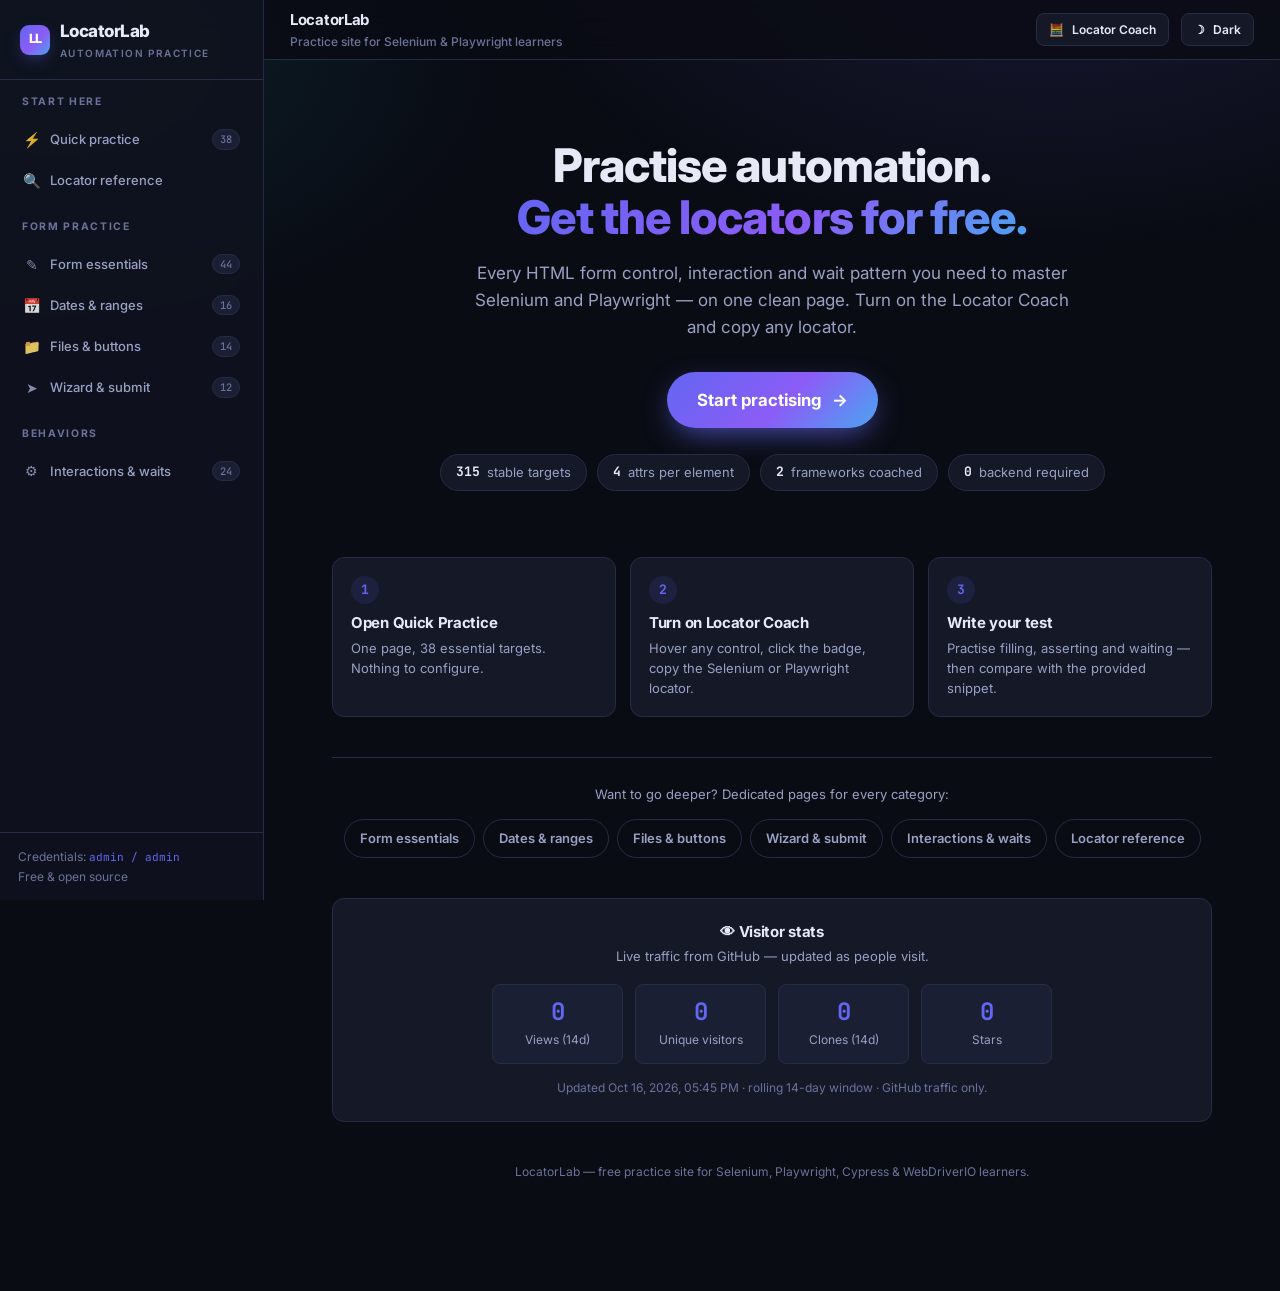
==== commit 0bb75366: "Add live visitor stats via scheduled GitHub Action Replace the shields.io traffic badges (which 404 " ====
--- a/index.html
+++ b/index.html
@@ -70,8 +70,22 @@
   }
   .visitor h3 { font-size: var(--fs-md); font-weight: 700; margin: 0 0 4px; }
   .visitor .sub { color: var(--text-muted); font-size: var(--fs-sm); margin: 0 0 18px; }
-  .visitor .badges { display: flex; justify-content: center; gap: 10px; flex-wrap: wrap; align-items: center; }
-  .visitor .badges img { height: 22px; }
+  .visitor .stats {
+    display: grid; grid-template-columns: repeat(auto-fit, minmax(120px, 1fr));
+    gap: 12px; max-width: 560px; margin: 0 auto;
+  }
+  .visitor .stat {
+    background: var(--surface-2); border: 1px solid var(--border);
+    border-radius: var(--r-sm); padding: 14px 10px;
+  }
+  .visitor .stat .v {
+    font-family: var(--mono); font-size: 1.5rem; font-weight: 700;
+    color: var(--brand); line-height: 1.1;
+  }
+  .visitor .stat .l { font-size: var(--fs-xs); color: var(--text-muted); margin-top: 4px; }
+  .visitor .meta {
+    font-size: var(--fs-xs); color: var(--text-faint); margin-top: 14px;
+  }
   .foot { text-align: center; color: var(--text-faint); font-size: var(--fs-xs); margin-top: 40px; padding-bottom: 20px; }
 </style>
 </head>
@@ -175,11 +189,13 @@
         <section class="visitor" aria-label="Site visitors">
           <h3>&#128065; Visitor stats</h3>
           <p class="sub">Live traffic from GitHub &mdash; updated as people visit.</p>
-          <div class="badges">
-            <img src="https://img.shields.io/github/traffic/views/sudheertools/webautomationpractice?style=for-the-badge&amp;label=views&amp;color=6366f1" alt="GitHub views">
-            <img src="https://img.shields.io/github/traffic/views/sudheertools/webautomationpractice?style=for-the-badge&amp;label=unique%20visitors&amp;color=8b5cf6&amp;query=.unique" alt="GitHub unique visitors">
-            <img src="https://img.shields.io/github/traffic/clones/sudheertools/webautomationpractice?style=for-the-badge&amp;color=22d3ee" alt="GitHub clones">
-          </div>
+          <div class="stats" id="visitor-stats">
+            <div class="stat"><div class="v" data-stat="views">—</div><div class="l">Views (14d)</div></div>
+            <div class="stat"><div class="v" data-stat="unique-views">—</div><div class="l">Unique visitors</div></div>
+            <div class="stat"><div class="v" data-stat="clones">—</div><div class="l">Clones (14d)</div></div>
+            <div class="stat"><div class="v" data-stat="stars">—</div><div class="l">Stars</div></div>
+          </div>
+          <p class="meta" id="visitor-meta">Loading traffic…</p>
         </section>
 
         <p class="foot">LocatorLab — free practice site for Selenium, Playwright, Cypress &amp; WebDriverIO learners.</p>
@@ -191,5 +207,6 @@
 
 <script src="assets/js/main.js"></script>
 <script src="assets/js/locator-coach.js"></script>
+<script src="assets/js/home-stats.js"></script>
 </body>
 </html>
